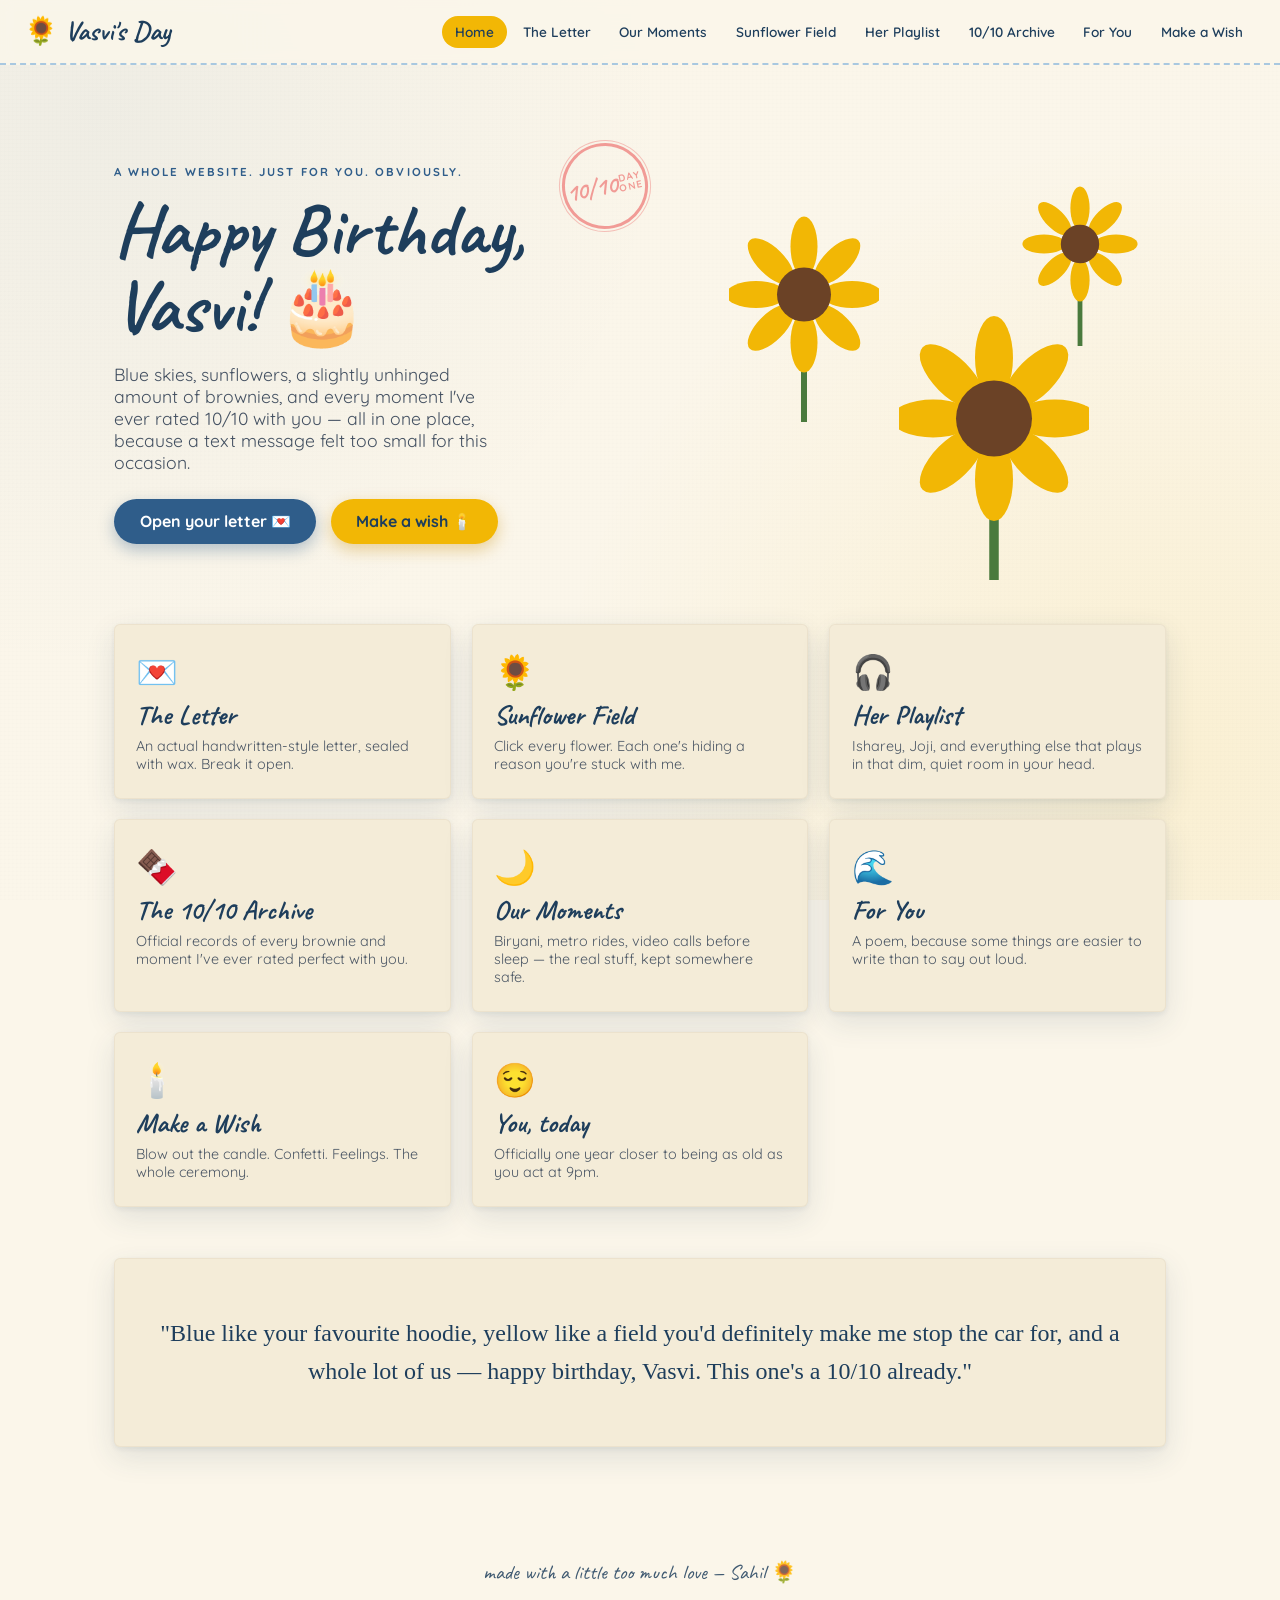
==== index.html @ f1b92b04 "Add files via upload" ====
<!DOCTYPE html>
<html lang="en">
<head>
<meta charset="UTF-8">
<meta name="viewport" content="width=device-width, initial-scale=1.0">
<title>Happy Birthday Vasvi 🌻</title>
<link rel="stylesheet" href="style.css">
<style>
  .hero{
    display:grid;
    grid-template-columns:1.1fr 1fr;
    gap:2rem;
    align-items:center;
    padding:3rem 0 2rem;
  }
  @media (max-width:800px){ .hero{grid-template-columns:1fr; text-align:center;} }

  .hero h1{
    font-size:clamp(2.8rem, 6vw, 4.6rem);
    line-height:1.05;
    margin-bottom:0.5rem;
  }
  .hero p.sub{
    font-family:'Quicksand',sans-serif;
    font-size:1.1rem;
    max-width:38ch;
    color:var(--ink);
    opacity:0.85;
    margin-bottom:1.6rem;
  }
  @media (max-width:800px){ .hero p.sub{ margin-left:auto; margin-right:auto;} }

  .hero-actions{display:flex; gap:0.9rem; flex-wrap:wrap;}
  @media (max-width:800px){ .hero-actions{justify-content:center;} }

  .sun-field{
    position:relative;
    height:340px;
  }
  .sunflower-hero{
    position:absolute;
    animation: sway 4.5s ease-in-out infinite;
    transform-origin:bottom center;
  }
  .sunflower-hero.s1{ left:10%; top:10%; width:150px; animation-delay:0s;}
  .sunflower-hero.s2{ left:45%; top:40%; width:190px; animation-delay:0.6s;}
  .sunflower-hero.s3{ left:70%; top:0%; width:120px; animation-delay:1.1s;}
  @keyframes sway{
    0%,100%{ transform:rotate(-3deg); }
    50%{ transform:rotate(3deg); }
  }

  .floating-stamp{
    position:absolute;
    top:-10px;
    right:0;
  }
  @media (max-width:800px){ .floating-stamp{ position:static; margin:1rem auto 0; } }

  .card-row{
    display:grid;
    grid-template-columns:repeat(3, 1fr);
    gap:1.3rem;
    margin-top:3rem;
  }
  @media (max-width:760px){ .card-row{grid-template-columns:1fr;} }

  .mini-card{
    padding:1.6rem 1.4rem;
    text-decoration:none;
    display:block;
    transition:transform .2s ease, box-shadow .2s ease;
  }
  .mini-card:hover{ transform:translateY(-5px) rotate(-0.5deg); }
  .mini-card .emoji{ font-size:2.1rem; }
  .mini-card h3{ font-size:1.7rem; margin:0.4rem 0 0.3rem; }
  .mini-card p{ font-family:'Quicksand',sans-serif; font-size:0.9rem; color:var(--ink); opacity:0.8; margin:0;}

  .intro-note{
    margin-top:3.2rem;
    padding:2rem;
    text-align:center;
  }
  .intro-note p{
    font-family:'Homemade Apple', cursive;
    font-size:1.5rem;
    line-height:1.6;
    color:var(--blue-dk);
  }
</style>
</head>
<body>

<nav class="site-nav">
  <a href="index.html" class="brand">🌻 Vasvi's Day</a>
  <ul>
    <li><a class="nav-link active" href="index.html">Home</a></li>
    <li><a class="nav-link" href="letter.html">The Letter</a></li>
    <li><a class="nav-link" href="moments.html">Our Moments</a></li>
    <li><a class="nav-link" href="sunflowers.html">Sunflower Field</a></li>
    <li><a class="nav-link" href="jojo.html">Her Playlist</a></li>
    <li><a class="nav-link" href="brownies.html">10/10 Archive</a></li>
    <li><a class="nav-link" href="poem.html">For You</a></li>
    <li><a class="nav-link" href="wish.html">Make a Wish</a></li>
  </ul>
</nav>

<main>
  <section class="hero">
    <div style="position:relative;">
      <p class="eyebrow">A whole website. Just for you. Obviously.</p>
      <h1>Happy Birthday,<br>Vasvi! 🎂</h1>
      <p class="sub">Blue skies, sunflowers, a slightly unhinged amount of brownies, and every moment I've ever rated 10/10 with you — all in one place, because a text message felt too small for this occasion.</p>
      <div class="hero-actions">
        <a href="letter.html" class="btn">Open your letter 💌</a>
        <a href="wish.html" class="btn sun">Make a wish 🕯️</a>
      </div>
      <div class="floating-stamp">
        <div class="stamp">10/10<span>day one</span></div>
      </div>
    </div>

    <div class="sun-field" aria-hidden="true">
      <svg class="sunflower-hero s1" viewBox="0 0 100 140" xmlns="http://www.w3.org/2000/svg">
        <line x1="50" y1="70" x2="50" y2="140" stroke="#4a7a3d" stroke-width="4"/>
        <g transform="translate(50,55)">
          <g fill="#F2B705">
            <ellipse cx="0" cy="-32" rx="9" ry="20"/>
            <ellipse cx="0" cy="32" rx="9" ry="20"/>
            <ellipse cx="32" cy="0" rx="20" ry="9"/>
            <ellipse cx="-32" cy="0" rx="20" ry="9"/>
            <ellipse cx="22" cy="-22" rx="9" ry="20" transform="rotate(45 22 -22)"/>
            <ellipse cx="-22" cy="22" rx="9" ry="20" transform="rotate(45 -22 22)"/>
            <ellipse cx="22" cy="22" rx="9" ry="20" transform="rotate(-45 22 22)"/>
            <ellipse cx="-22" cy="-22" rx="9" ry="20" transform="rotate(-45 -22 -22)"/>
          </g>
          <circle cx="0" cy="0" r="18" fill="#6B4226"/>
        </g>
      </svg>
      <svg class="sunflower-hero s2" viewBox="0 0 100 140" xmlns="http://www.w3.org/2000/svg">
        <line x1="50" y1="70" x2="50" y2="140" stroke="#4a7a3d" stroke-width="5"/>
        <g transform="translate(50,55)">
          <g fill="#F2B705">
            <ellipse cx="0" cy="-32" rx="10" ry="22"/>
            <ellipse cx="0" cy="32" rx="10" ry="22"/>
            <ellipse cx="32" cy="0" rx="22" ry="10"/>
            <ellipse cx="-32" cy="0" rx="22" ry="10"/>
            <ellipse cx="22" cy="-22" rx="10" ry="22" transform="rotate(45 22 -22)"/>
            <ellipse cx="-22" cy="22" rx="10" ry="22" transform="rotate(45 -22 22)"/>
            <ellipse cx="22" cy="22" rx="10" ry="22" transform="rotate(-45 22 22)"/>
            <ellipse cx="-22" cy="-22" rx="10" ry="22" transform="rotate(-45 -22 -22)"/>
          </g>
          <circle cx="0" cy="0" r="20" fill="#6B4226"/>
        </g>
      </svg>
      <svg class="sunflower-hero s3" viewBox="0 0 100 140" xmlns="http://www.w3.org/2000/svg">
        <line x1="50" y1="70" x2="50" y2="140" stroke="#4a7a3d" stroke-width="4"/>
        <g transform="translate(50,55)">
          <g fill="#F2B705">
            <ellipse cx="0" cy="-30" rx="8" ry="18"/>
            <ellipse cx="0" cy="30" rx="8" ry="18"/>
            <ellipse cx="30" cy="0" rx="18" ry="8"/>
            <ellipse cx="-30" cy="0" rx="18" ry="8"/>
            <ellipse cx="21" cy="-21" rx="8" ry="18" transform="rotate(45 21 -21)"/>
            <ellipse cx="-21" cy="21" rx="8" ry="18" transform="rotate(45 -21 21)"/>
            <ellipse cx="21" cy="21" rx="8" ry="18" transform="rotate(-45 21 21)"/>
            <ellipse cx="-21" cy="-21" rx="8" ry="18" transform="rotate(-45 -21 -21)"/>
          </g>
          <circle cx="0" cy="0" r="16" fill="#6B4226"/>
        </g>
      </svg>
    </div>
  </section>

  <section class="card-row">
    <a href="letter.html" class="mini-card paper-card">
      <span class="emoji">💌</span>
      <h3>The Letter</h3>
      <p>An actual handwritten-style letter, sealed with wax. Break it open.</p>
    </a>
    <a href="sunflowers.html" class="mini-card paper-card">
      <span class="emoji">🌻</span>
      <h3>Sunflower Field</h3>
      <p>Click every flower. Each one's hiding a reason you're stuck with me.</p>
    </a>
    <a href="jojo.html" class="mini-card paper-card">
      <span class="emoji">🎧</span>
      <h3>Her Playlist</h3>
      <p>Isharey, Joji, and everything else that plays in that dim, quiet room in your head.</p>
    </a>
    <a href="brownies.html" class="mini-card paper-card">
      <span class="emoji">🍫</span>
      <h3>The 10/10 Archive</h3>
      <p>Official records of every brownie and moment I've ever rated perfect with you.</p>
    </a>
    <a href="moments.html" class="mini-card paper-card">
      <span class="emoji">🌙</span>
      <h3>Our Moments</h3>
      <p>Biryani, metro rides, video calls before sleep — the real stuff, kept somewhere safe.</p>
    </a>
    <a href="poem.html" class="mini-card paper-card">
      <span class="emoji">🌊</span>
      <h3>For You</h3>
      <p>A poem, because some things are easier to write than to say out loud.</p>
    </a>
    <a href="wish.html" class="mini-card paper-card">
      <span class="emoji">🕯️</span>
      <h3>Make a Wish</h3>
      <p>Blow out the candle. Confetti. Feelings. The whole ceremony.</p>
    </a>
    <div class="mini-card paper-card" style="cursor:default;">
      <span class="emoji">😌</span>
      <h3>You, today</h3>
      <p>Officially one year closer to being as old as you act at 9pm.</p>
    </div>
  </section>

  <section class="intro-note paper-card">
    <p>"Blue like your favourite hoodie, yellow like a field you'd definitely make me stop the car for, and a whole lot of us — happy birthday, Vasvi. This one's a 10/10 already."</p>
  </section>
</main>

<footer class="site-footer">made with a little too much love — Sahil 🌻</footer>

</body>
</html>
---- style.css ----
/* ===========================================================
   Vasvi's Birthday Site — Design Tokens
   Palette:
     --paper:   #FBF6EA  (warm cream paper)
     --paper2:  #F4ECD8  (deeper paper / kraft)
     --blue:    #2F5D8A  (her favourite — cornflower/denim blue)
     --blue-dk: #1E3E5C
     --blue-lt: #A9C8E0
     --sun:     #F2B705  (sunflower yellow)
     --sun-dk:  #C98A02
     --brown:   #6B4226  (brownie / chocolate)
     --blush:   #F0938E  (warm accent, wax seal / stamp red-pink)
     --ink:     #24344A  (near-navy ink for handwriting)
   Type:
     display/handwriting - 'Caveat'
     accent script (letter body) - 'Homemade Apple'
     body/utility - 'Quicksand'
   =========================================================== */

@import url('https://fonts.googleapis.com/css2?family=Caveat:wght@500;600;700&family=Homemade+Apple&family=Quicksand:wght@400;500;600;700&display=swap');

:root{
  --paper:#FBF6EA;
  --paper2:#F4ECD8;
  --blue:#2F5D8A;
  --blue-dk:#1E3E5C;
  --blue-lt:#A9C8E0;
  --sun:#F2B705;
  --sun-dk:#C98A02;
  --brown:#6B4226;
  --blush:#F0938E;
  --ink:#24344A;
}

*{box-sizing:border-box;}
html{scroll-behavior:smooth;}

body{
  margin:0;
  min-height:100vh;
  background:
    radial-gradient(circle at 8% 12%, rgba(47,93,138,0.06), transparent 40%),
    radial-gradient(circle at 92% 85%, rgba(242,183,5,0.10), transparent 45%),
    var(--paper);
  background-attachment:fixed;
  color:var(--ink);
  font-family:'Quicksand', sans-serif;
  position:relative;
  overflow-x:hidden;
}

/* subtle paper grain via layered noise-ish texture */
body::before{
  content:"";
  position:fixed;
  inset:0;
  pointer-events:none;
  z-index:0;
  background-image:
    repeating-linear-gradient(0deg, rgba(36,52,74,0.015) 0px, transparent 2px, transparent 4px),
    repeating-linear-gradient(90deg, rgba(36,52,74,0.012) 0px, transparent 2px, transparent 4px);
  opacity:0.6;
}

h1,h2,h3, .script{
  font-family:'Caveat', cursive;
  color:var(--blue-dk);
  margin:0;
}

a{color:var(--blue);}

/* ---------- Nav ---------- */
.site-nav{
  position:sticky;
  top:0;
  z-index:50;
  display:flex;
  align-items:center;
  justify-content:space-between;
  gap:1rem;
  padding:0.9rem 1.5rem;
  background:rgba(251,246,234,0.85);
  backdrop-filter:blur(6px);
  border-bottom:2px dashed var(--blue-lt);
  flex-wrap:wrap;
}
.site-nav .brand{
  font-family:'Caveat', cursive;
  font-size:1.7rem;
  font-weight:700;
  color:var(--blue-dk);
  text-decoration:none;
  display:flex;
  align-items:center;
  gap:0.4rem;
}
.site-nav ul{
  list-style:none;
  display:flex;
  gap:0.4rem 0.2rem;
  padding:0;
  margin:0;
  flex-wrap:wrap;
}
.site-nav a.nav-link{
  text-decoration:none;
  color:var(--blue-dk);
  font-family:'Quicksand', sans-serif;
  font-weight:600;
  font-size:0.85rem;
  padding:0.45rem 0.8rem;
  border-radius:999px;
  transition:background .2s ease, color .2s ease, transform .15s ease;
  white-space:nowrap;
}
.site-nav a.nav-link:hover{
  background:var(--blue);
  color:#fff;
  transform:translateY(-1px);
}
.site-nav a.nav-link.active{
  background:var(--sun);
  color:var(--blue-dk);
}

main{
  position:relative;
  z-index:1;
  max-width:1100px;
  margin:0 auto;
  padding:2.5rem 1.5rem 5rem;
}

/* ---------- Reusable paper card ---------- */
.paper-card{
  background:var(--paper2);
  border-radius:6px;
  box-shadow:0 10px 30px rgba(30,62,92,0.12), 0 2px 6px rgba(30,62,92,0.08);
  position:relative;
}
.paper-card::after{
  content:"";
  position:absolute;
  inset:0;
  border-radius:6px;
  box-shadow:inset 0 0 0 1px rgba(107,66,38,0.06);
  pointer-events:none;
}

/* washi tape */
.tape{
  position:absolute;
  width:90px;
  height:28px;
  background:repeating-linear-gradient(45deg, var(--blue-lt), var(--blue-lt) 6px, #cfe0ee 6px, #cfe0ee 12px);
  opacity:0.85;
  box-shadow:0 2px 4px rgba(0,0,0,0.1);
}

/* stamp badge - the signature 10/10 motif */
.stamp{
  --stamp-color: var(--blush);
  display:inline-flex;
  align-items:center;
  justify-content:center;
  width:86px;
  height:86px;
  border-radius:50%;
  border:3px solid var(--stamp-color);
  color:var(--stamp-color);
  font-family:'Caveat', cursive;
  font-weight:700;
  font-size:1.55rem;
  transform:rotate(-12deg);
  position:relative;
  text-align:center;
  line-height:1.05;
  mix-blend-mode:multiply;
  opacity:0.92;
  user-select:none;
}
.stamp::before{
  content:"";
  position:absolute;
  inset:-6px;
  border-radius:50%;
  border:1px solid var(--stamp-color);
  opacity:0.6;
}
.stamp span{display:block; font-size:0.62rem; letter-spacing:0.12em; font-family:'Quicksand',sans-serif; font-weight:700; text-transform:uppercase;}

.btn{
  display:inline-block;
  font-family:'Quicksand', sans-serif;
  font-weight:700;
  font-size:1rem;
  padding:0.8rem 1.6rem;
  border-radius:999px;
  background:var(--blue);
  color:#fff;
  text-decoration:none;
  border:none;
  cursor:pointer;
  box-shadow:0 6px 16px rgba(47,93,138,0.35);
  transition:transform .18s ease, box-shadow .18s ease, background .18s ease;
}
.btn:hover{
  transform:translateY(-2px) scale(1.02);
  box-shadow:0 10px 22px rgba(47,93,138,0.42);
  background:var(--blue-dk);
}
.btn.sun{
  background:var(--sun);
  color:var(--blue-dk);
  box-shadow:0 6px 16px rgba(201,138,2,0.35);
}
.btn.sun:hover{ background:var(--sun-dk); color:#fff; }

.eyebrow{
  font-family:'Quicksand',sans-serif;
  text-transform:uppercase;
  letter-spacing:0.18em;
  font-size:0.72rem;
  font-weight:700;
  color:var(--blue);
}

footer.site-footer{
  text-align:center;
  padding:2rem 1rem 3rem;
  font-family:'Caveat', cursive;
  font-size:1.3rem;
  color:var(--blue-dk);
  opacity:0.85;
}

@media (max-width:640px){
  .site-nav{padding:0.7rem 1rem;}
  .site-nav ul{gap:0.2rem;}
  .site-nav a.nav-link{font-size:0.75rem; padding:0.35rem 0.6rem;}
}

/* reduced motion */
@media (prefers-reduced-motion: reduce){
  *{ animation-duration:0.001ms !important; animation-iteration-count:1 !important; transition-duration:0.001ms !important; }
}

:focus-visible{
  outline:3px solid var(--blue);
  outline-offset:2px;
}
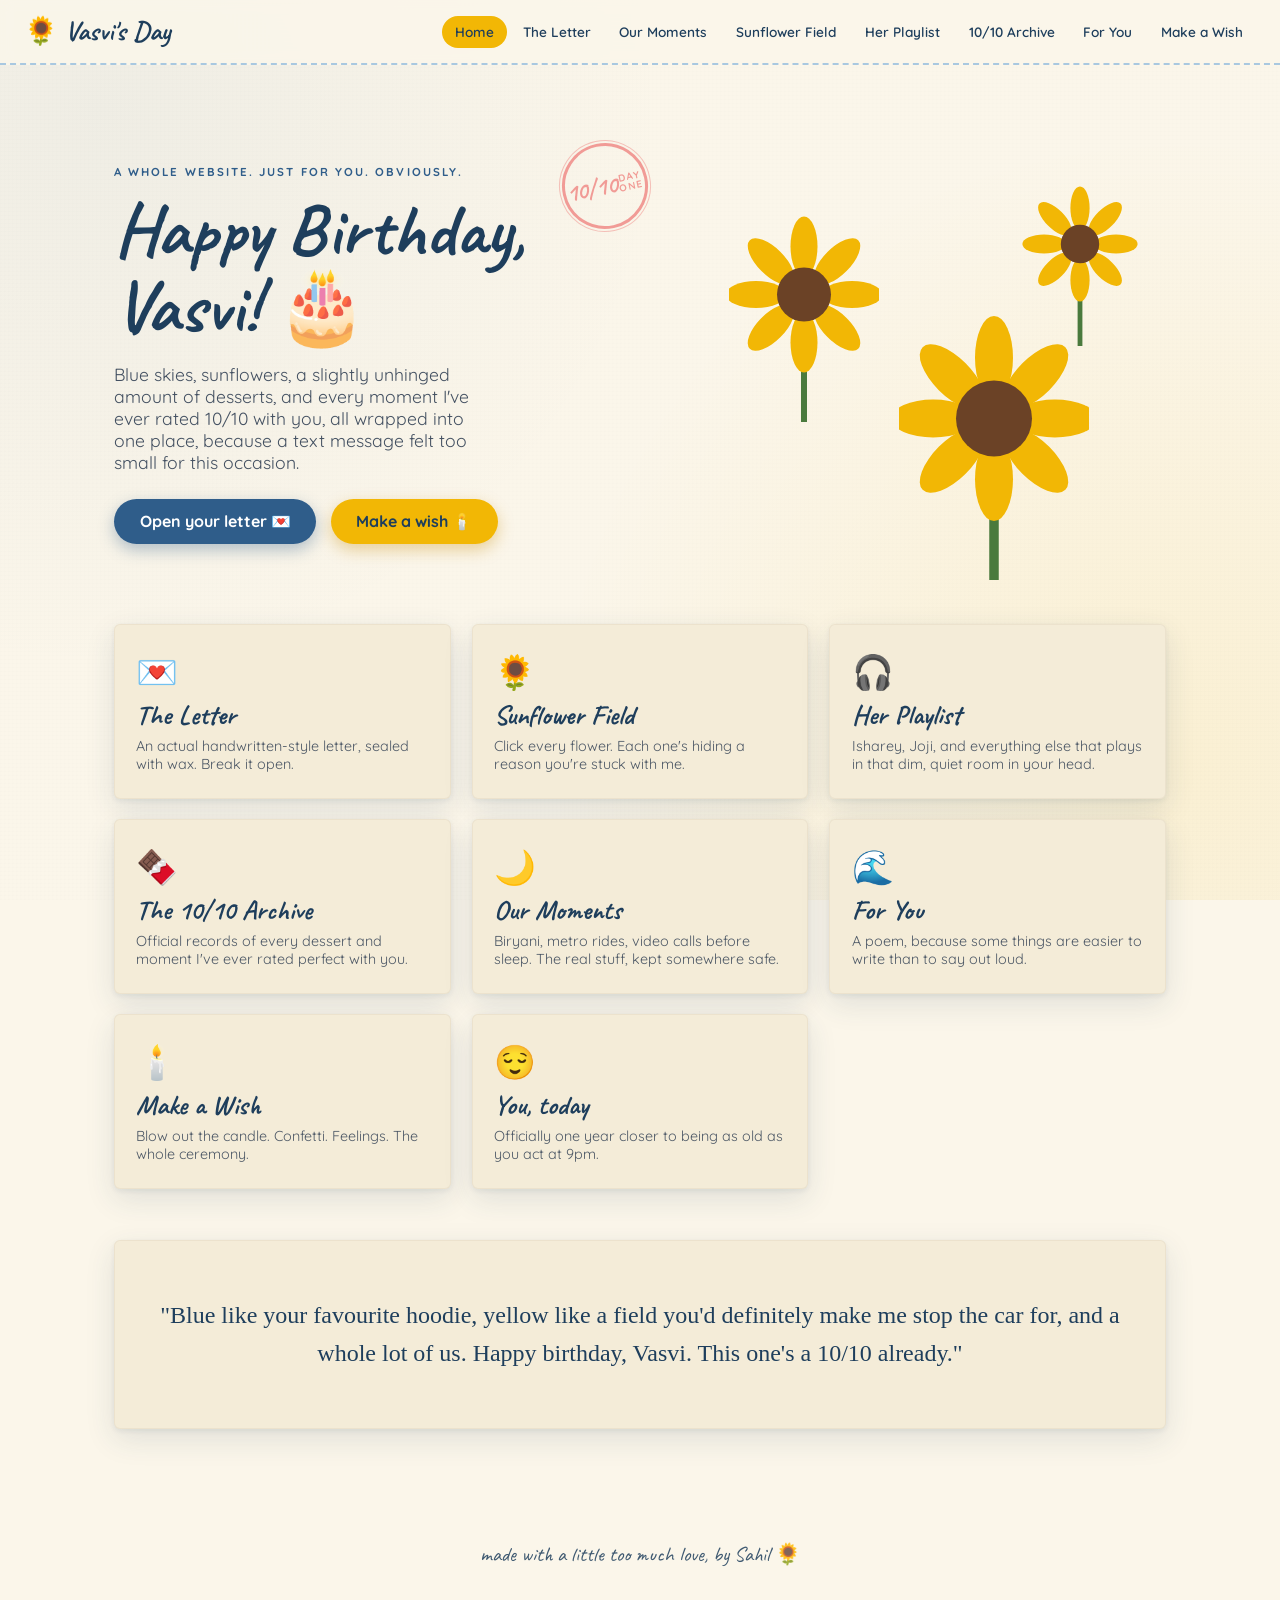
==== commit 9b7e1553: "Add files via upload" ====
--- a/index.html
+++ b/index.html
@@ -110,7 +110,7 @@
     <div style="position:relative;">
       <p class="eyebrow">A whole website. Just for you. Obviously.</p>
       <h1>Happy Birthday,<br>Vasvi! 🎂</h1>
-      <p class="sub">Blue skies, sunflowers, a slightly unhinged amount of brownies, and every moment I've ever rated 10/10 with you — all in one place, because a text message felt too small for this occasion.</p>
+      <p class="sub">Blue skies, sunflowers, a slightly unhinged amount of desserts, and every moment I've ever rated 10/10 with you, all wrapped into one place, because a text message felt too small for this occasion.</p>
       <div class="hero-actions">
         <a href="letter.html" class="btn">Open your letter 💌</a>
         <a href="wish.html" class="btn sun">Make a wish 🕯️</a>
@@ -191,12 +191,12 @@
     <a href="brownies.html" class="mini-card paper-card">
       <span class="emoji">🍫</span>
       <h3>The 10/10 Archive</h3>
-      <p>Official records of every brownie and moment I've ever rated perfect with you.</p>
+      <p>Official records of every dessert and moment I've ever rated perfect with you.</p>
     </a>
     <a href="moments.html" class="mini-card paper-card">
       <span class="emoji">🌙</span>
       <h3>Our Moments</h3>
-      <p>Biryani, metro rides, video calls before sleep — the real stuff, kept somewhere safe.</p>
+      <p>Biryani, metro rides, video calls before sleep. The real stuff, kept somewhere safe.</p>
     </a>
     <a href="poem.html" class="mini-card paper-card">
       <span class="emoji">🌊</span>
@@ -216,11 +216,11 @@
   </section>
 
   <section class="intro-note paper-card">
-    <p>"Blue like your favourite hoodie, yellow like a field you'd definitely make me stop the car for, and a whole lot of us — happy birthday, Vasvi. This one's a 10/10 already."</p>
+    <p>"Blue like your favourite hoodie, yellow like a field you'd definitely make me stop the car for, and a whole lot of us. Happy birthday, Vasvi. This one's a 10/10 already."</p>
   </section>
 </main>
 
-<footer class="site-footer">made with a little too much love — Sahil 🌻</footer>
+<footer class="site-footer">made with a little too much love, by Sahil 🌻</footer>
 
 </body>
 </html>
